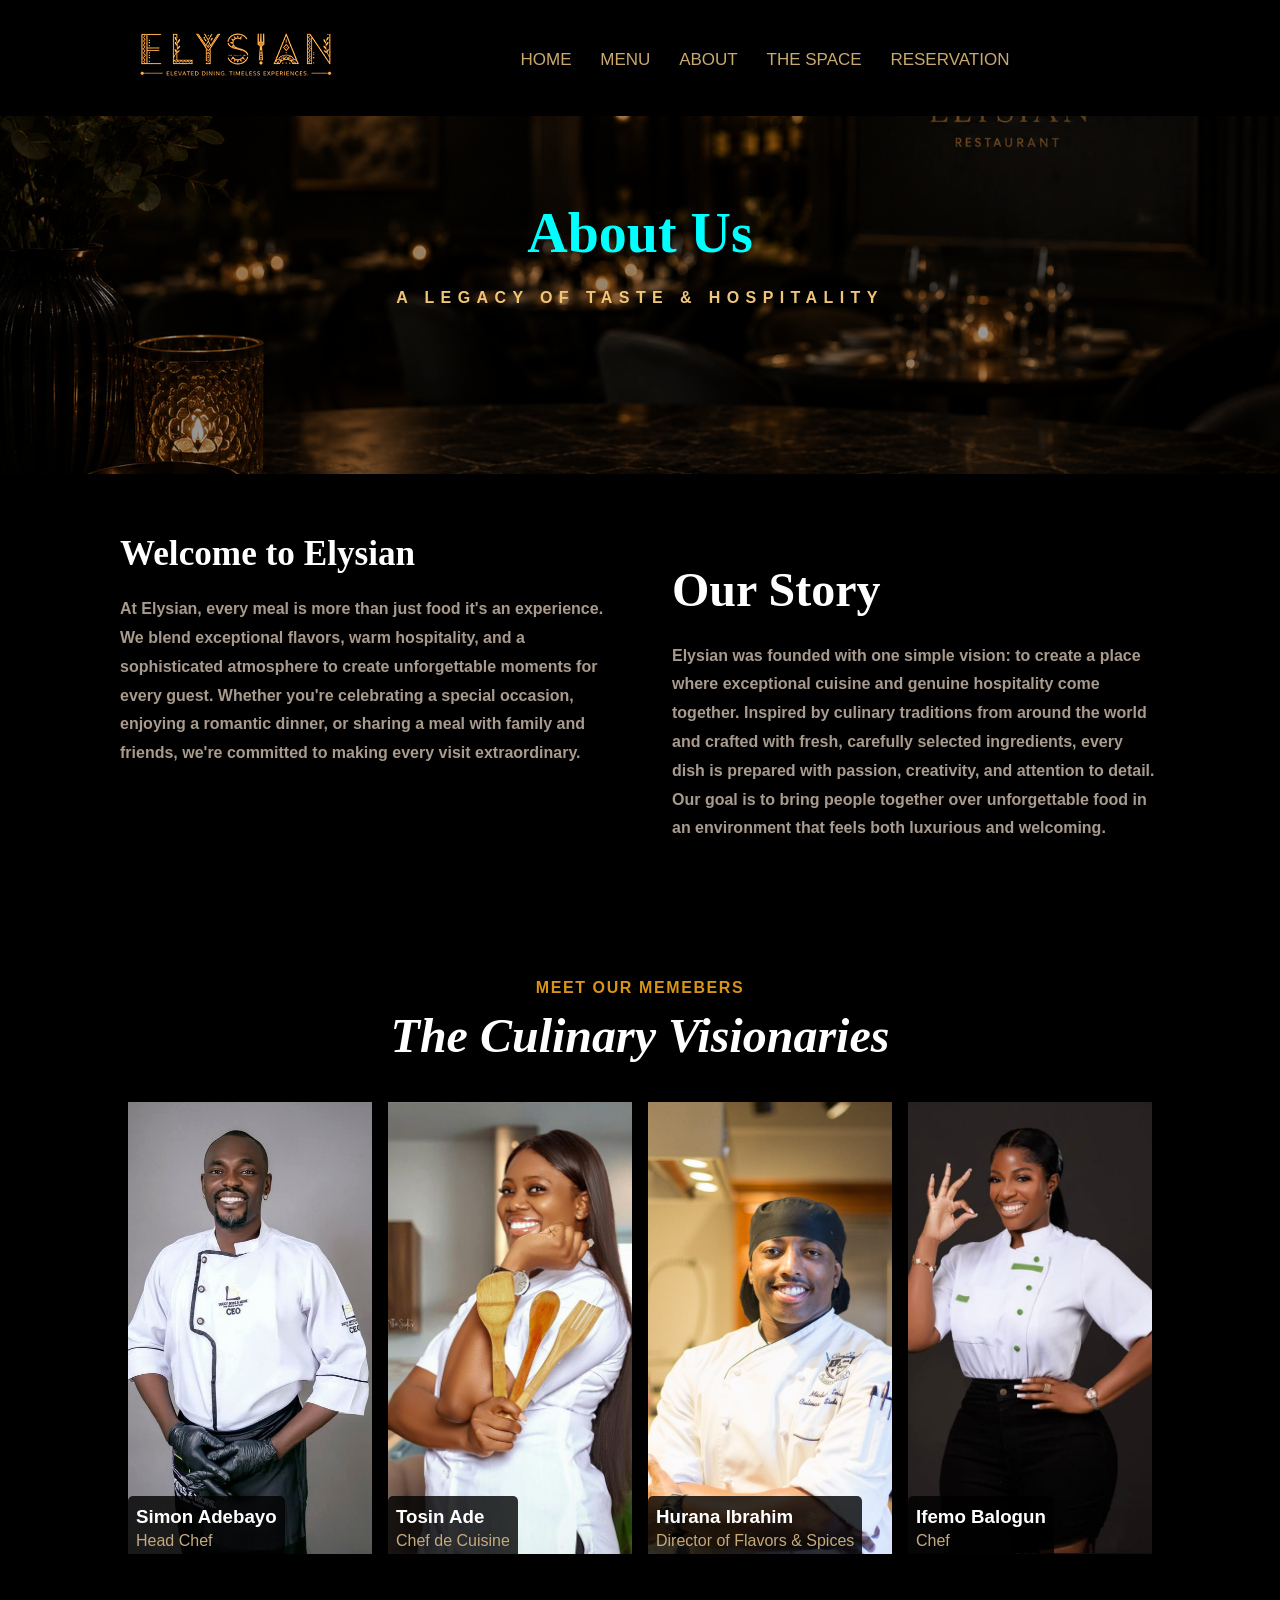
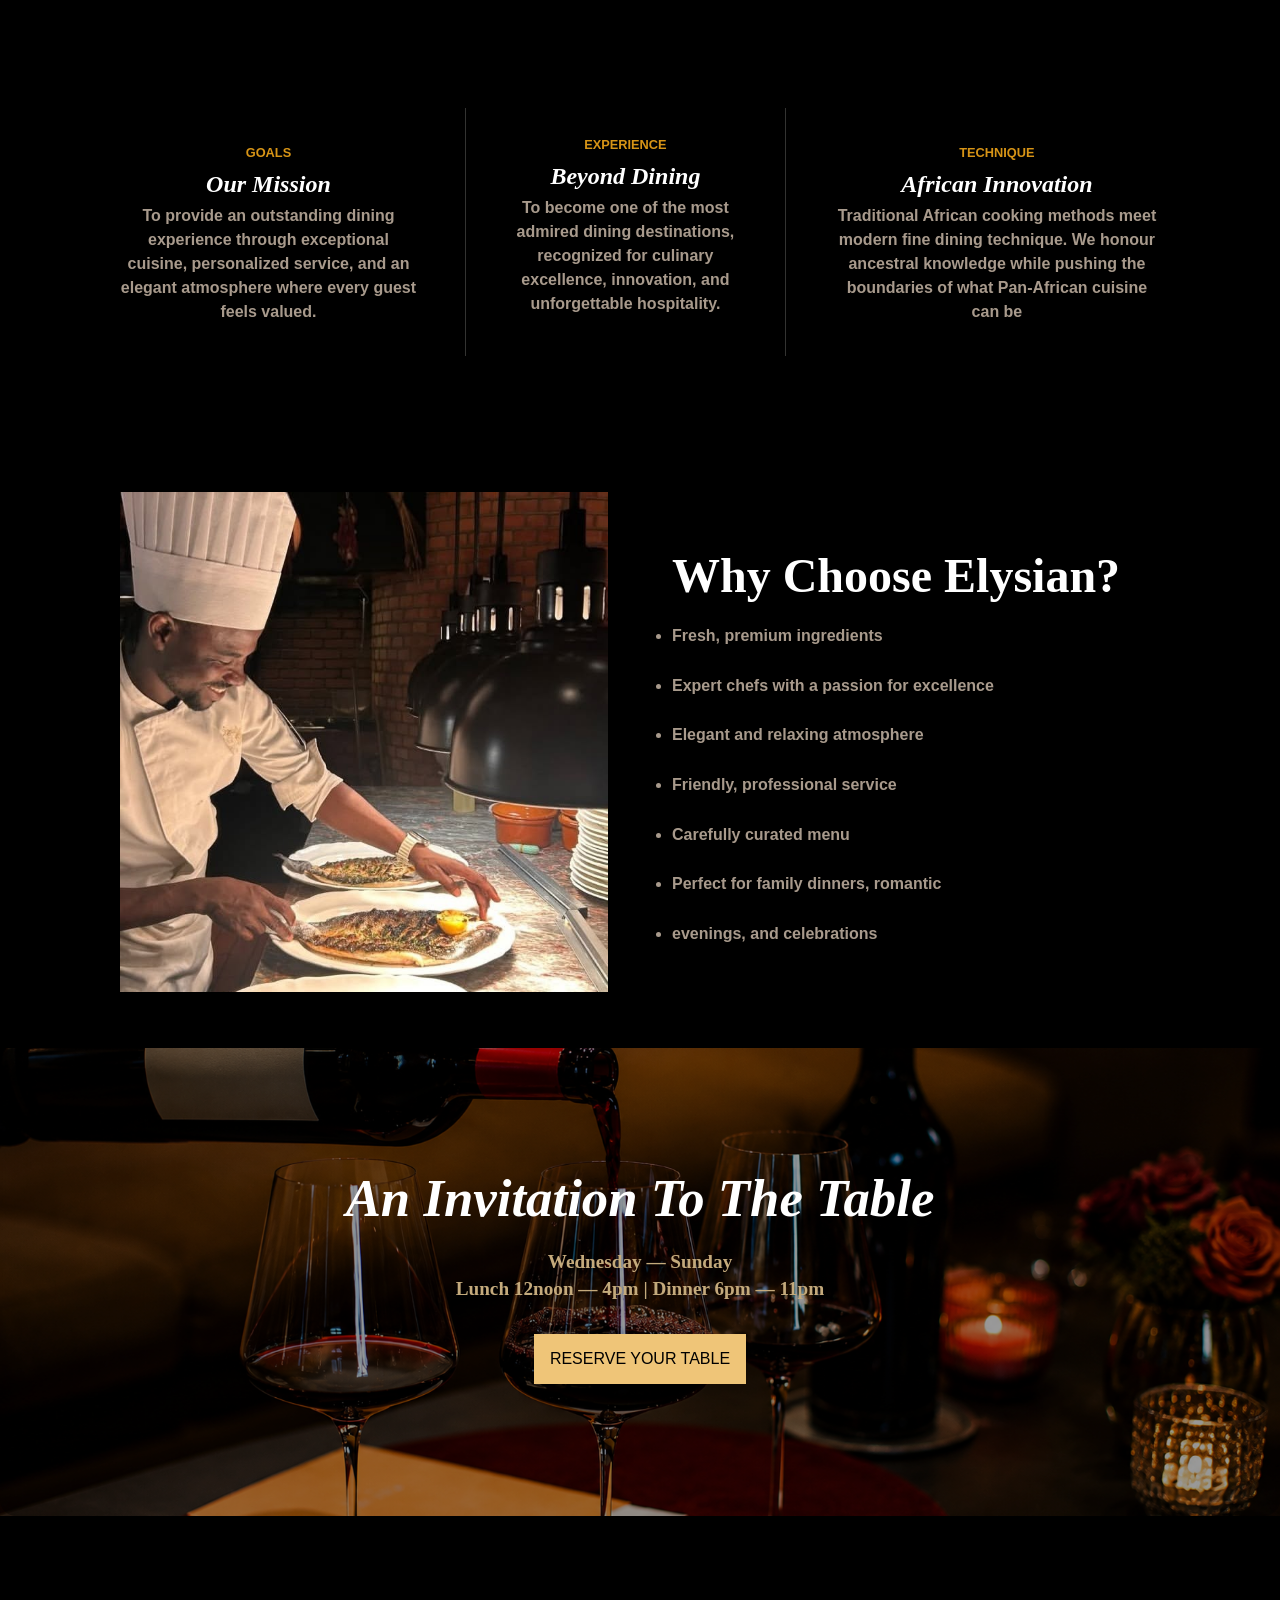
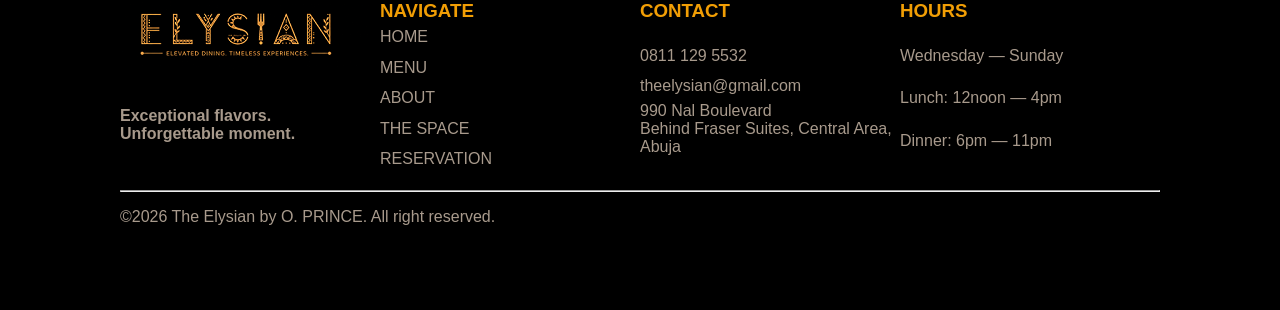
==== about.html @ 862eed0a "initial commit for elysian resturant website" ====
<!doctype html>
<html lang="en">
  <head>
    <meta charset="UTF-8" />
    <meta name="viewport" content="width=device-width, initial-scale=1.0" />
    <title>About Us l The Elysian Dining</title>
    <link rel="stylesheet" href="style.css" />
    <link rel="icon" type="image/png" href="imgaes/1782572107378.jpg" />
  </head>
  <body>
    <section class="header">
      <div class="container">
        <div class="content">
          <a href="index.html"
            ><img src="imgaes/dstkyyy.png" class="phn" alt="The Elysian Logo"
          /></a>

          <div class="nav-links">
            <a href="index.html">HOME</a>
            <a href="menu.html">MENU</a>
            <a href="about.html">ABOUT</a>
            <a href="thespace.html">THE SPACE</a>
            <a href="reservation.html">RESERVATION</a>
          </div>

          <div class="mobile-menu" id="mobile-menu">
            <div class="close-btn" id="close-toggle">&times;</div>
            <a href="index.html">HOME</a>
            <a href="menu.html">MENU</a>
            <a href="thespace.html">THE SPACE</a>
            <a href="about.html">ABOUT</a>
            <a href="reservation.html">RESERVATION</a>
          </div>

          <div class="sidebar" id="sidebar-toggle">
            <i class="fa-solid fa-bars"></i>
          </div>
        </div>
      </div>
    </section>

    <section class="abt">
      <div class="abt-bg">
        <img src="imgaes/abt77.png" alt="" />
      </div>
      <div class="overlay"></div>
      <div class="container">
        <div class="content">
          <h2>About Us</h2>
          <h5>A LEGACY OF TASTE & HOSPITALITY</h5>
        </div>
      </div>
    </section>

    <section class="welcome">
      <div class="container">
        <div class="content">
          <div class="first-column">
            <h3>Welcome to Elysian</h3>
            <h4>
              At Elysian, every meal is more than just food it's an experience.
              We blend exceptional flavors, warm hospitality, and a
              sophisticated atmosphere to create unforgettable moments for every
              guest. Whether you're celebrating a special occasion, enjoying a
              romantic dinner, or sharing a meal with family and friends, we're
              committed to making every visit extraordinary.
            </h4>
          </div>

          <div class="second-column">
            <h3>Our Story</h3>
            <h4>
              Elysian was founded with one simple vision: to create a place
              where exceptional cuisine and genuine hospitality come together.
              Inspired by culinary traditions from around the world and crafted
              with fresh, carefully selected ingredients, every dish is prepared
              with passion, creativity, and attention to detail. Our goal is to
              bring people together over unforgettable food in an environment
              that feels both luxurious and welcoming.
            </h4>
          </div>
        </div>
      </div>
    </section>

    <section class="members">
      <div class="container">
        <div class="content">
          <div class="members-title">
            <h5>MEET OUR MEMEBERS</h5>
            <h2>The Culinary Visionaries</h2>
          </div>

          <div class="members-card">
            <div class="members-box">
              <img src="imgaes/Chef.jpg" alt="" />
              <div class="members-info">
                <h3>Simon Adebayo</h3>
                <p>Head Chef</p>
              </div>
            </div>

            <div class="members-box">
              <img src="imgaes/cf 3.jpg" alt="" />
              <div class="members-info">
                <h3>Tosin Ade</h3>
                <p>Chef de Cuisine</p>
              </div>
            </div>

            <div class="members-box">
              <img src="imgaes/cf 2.jpg" alt="" />
              <div class="members-info">
                <h3>Hurana Ibrahim</h3>
                <p>Director of Flavors & Spices</p>
              </div>
            </div>

            <div class="members-box">
              <img src="imgaes/cf.jpg" alt="" />
              <div class="members-info">
                <h3>Ifemo Balogun</h3>
                <p>Chef</p>
              </div>
            </div>
          </div>
        </div>
      </div>
    </section>

    <section class="values">
      <div class="container">
        <div class="content">
          <div class="values-card">
            <div class="values-box">
              <h5>GOALS</h5>
              <h3>Our Mission</h3>
              <h4>
                To provide an outstanding dining experience through exceptional
                cuisine, personalized service, and an elegant atmosphere where
                every guest feels valued.
              </h4>
            </div>

            <div class="values-box bnd">
              <h5>EXPERIENCE</h5>
              <h3>Beyond Dining</h3>
              <h4>
                To become one of the most admired dining destinations,
                recognized for culinary excellence, innovation, and
                unforgettable hospitality.
              </h4>
            </div>

            <div class="values-box">
              <h5>TECHNIQUE</h5>
              <h3>African Innovation</h3>
              <h4>
                Traditional African cooking methods meet modern fine dining
                technique. We honour ancestral knowledge while pushing the
                boundaries of what Pan-African cuisine can be
              </h4>
            </div>
          </div>
        </div>
      </div>
    </section>

    <section class="choose">
      <div class="container">
        <div class="content">
          <div class="first-column">
            <div class="side-img">
              <img src="imgaes/chs7.jpg" alt="" />
            </div>
          </div>

          <div class="second-column">
            <h3>Why Choose Elysian?</h3>
            <ul>
              <li><h4>Fresh, premium ingredients</h4></li>
              <li><h4>Expert chefs with a passion for excellence</h4></li>
              <li><h4>Elegant and relaxing atmosphere</h4></li>
              <li><h4>Friendly, professional service</h4></li>
              <li><h4>Carefully curated menu</h4></li>
              <li><h4>Perfect for family dinners, romantic</h4></li>
              <li><h4>evenings, and celebrations</h4></li>
            </ul>
          </div>
        </div>
      </div>
    </section>

    <section class="table">
      <div class="table-bg">
        <img src="imgaes/join us at the table.png" alt="Wine Pour" />
      </div>
      <div class="overlay"></div>
      <div class="container">
        <div class="content">
          <h3>An Invitation To The Table</h3>
          <p>Wednesday — Sunday</p>
          <p>Lunch 12noon — 4pm | Dinner 6pm — 11pm</p>

          <div class="table-button">
            <a href="reservation.html"> RESERVE YOUR TABLE</a>
          </div>
        </div>
      </div>
    </section>

    <section class="footer">
      <div class="container">
        <div class="content">
          <div class="footer-faq">
            <div class="footer-box">
              <div class="footer-logo">
                <img
                  class="phn"
                  src="imgaes/dstkyyy.png"
                  alt="The Elysian Logo"
                />
              </div>
              <h4>
                Exceptional flavors. <br />
                Unforgettable moment.
              </h4>
            </div>

            <div class="footer-box">
              <h3>NAVIGATE</h3>
              <ul>
                <li><a href="index.html">HOME</a></li>
                <li><a href="menu.html">MENU</a></li>
                <li><a href="about.html">ABOUT</a></li>
                <li><a href="thespace.html">THE SPACE</a></li>
                <li><a href="reservation.html">RESERVATION</a></li>
              </ul>
            </div>

            <div class="footer-box">
              <h3>CONTACT</h3>
              <ul>
                <li>
                  <a href="tel:+2348111295532">0811 129 5532</a>
                </li>
                <li>
                  <a href="mailto: theelysian@gmail.com"
                    >theelysian@gmail.com</a
                  >
                </li>
                <li>
                  <p>
                    990 Nal Boulevard <br />
                    Behind Fraser Suites, Central Area, <br />
                    Abuja
                  </p>
                </li>
              </ul>
            </div>

            <div class="footer-box">
              <h3>HOURS</h3>
              <li><p>Wednesday — Sunday</p></li>
              <li><p>Lunch: 12noon — 4pm</p></li>
              <li><p>Dinner: 6pm — 11pm</p></li>
            </div>
          </div>

          <hr />
          <div class="footer-bottom">
            <p>©2026 The Elysian by O. PRINCE. All right reserved.</p>

            <div class="footer-social">
              <a href="https://www.instagram.com/elysianrestaurant"
                ><i class="fa-brands fa-instagram"></i
              ></a>
              <a href="https://www.facebook.com/elysianrestaurant"
                ><i class="fa-brands fa-facebook-f"></i
              ></a>
              <a href="https://www.tiktok.com/@elysianrestaurant"
                ><i class="fa-brands fa-tiktok"></i
              ></a>
            </div>
          </div>
        </div>
      </div>
    </section>
  </body>
</html>
---- style.css ----
* {
  margin: 0;
  padding: 0;
  box-sizing: border-box;
  /* overflow-x: hidden; */
}
html {
  scroll-behavior: smooth;
}
body {
  font-family: "Poppins", sans-serif;
  text-size-adjust: 100%;
  background-color: black;
  color: #a89a8c;
}
img {
  max-width: 100%;
  object-fit: cover;
}

.container {
  max-width: 1440px;
  margin-inline: auto;
  padding: 20px 30px;
}
/* HEADER SECTION */
.header {
  background-color: black;
  z-index: 10;
  padding: 0rem 0rem;
  border-bottom: 1px solid black;
  position: fixed;
}

.phn {
  /* width: 12rem;
  height: 5rem; */
}
.dsk {
  width: 9rem;
  height: 10rem;
}

.sidebar i {
  color: #f19e05;
  display: flex;
  font-size: 25px;
  position: fixed;
  right: 0;
  top: 0;
  margin: 2rem;
  padding-top: 0.6rem;
}

.nav-links {
  padding-top: 1.4rem;
}

.nav-links a {
  text-decoration: none;
  color: #c9a96e;
  padding: 0.5rem 0.9rem;
  font-size: 17px;
  /* gap: 5rem; */
  /* flex-shrink: 0; */
  white-space: nowrap;
  font-weight: normal;
}

.nav-links a:hover {
  color: white;
  border-bottom: 1px solid white;
  transition: all 0.3s ease-in-out;
}
.nav-links {
  display: none;
}

.header {
  top: 0;
  width: 100%;
}
.header .content {
  display: flex;
  /* align-items: center; */
  justify-content: space-between;
  /* gap: 13rem; */
}

.hero {
  position: relative;
}
.hero .content {
  color: white;
  width: 100%;
  text-align: center;
  gap: 20px;
  padding-top: 15.37rem;
  padding-bottom: 10.125rem;
}
.hero-bg img {
  width: 100%;
  height: 100%;
  object-fit: cover;
  position: absolute;
  z-index: -1;
}

.hero-bg img {
  height: 100%;
}

.overlay {
  position: absolute;
  background-color: rgba(0, 0, 0, 0.4);
  width: 100%;
  height: 100%;
  top: 0;
  left: 0;
  z-index: -1;
  border-radius: 1rem;
}
.hero h1 {
  font-family: "Playfair Display", serif;
  font-style: italic;
  font-size: 3rem;
}
.hero p {
  font-size: 1.1rem;
  font-family: "Cormorant Garamond", serif;
  color: #fcf2e0;
  font-weight: 900;
  padding: 0.5rem 0rem;
}
.hero h5 {
  color: #efc578;
  font-weight: 700;
}
.hero .content a {
  margin: 0.5rem 1rem;
  display: inline-block;
  text-decoration: none;
  padding: 1rem;
  font-size: 1rem;
  letter-spacing: 0.1rem;
}
.hero .content .rst {
  background-color: #d79416;
  color: white;
}
.hero .content .viw {
  background-color: transparent;
  border: 1px solid #c9a96e;
  /* color: #f7a307; */
  color: white;
}
.hero .content a:hover {
  background-color: #c4aa7c;
  color: black;
}

/* ESSENCE SECTION */
.essence {
  padding: 2rem 0rem;
  border-color: blue;
  height: 100%;
}
.essence .content {
  display: flex;
  flex-direction: column;
  gap: 4rem;
  width: 100%;
  height: 100%;
}
.essence .first-column {
  flex: 1;
}
.essence .second-column {
  flex: 1;
}
.essence .side-img img {
  width: 100%;
  height: 700px;
}
.essence .first-column h2 {
  padding: 1rem 0rem;
  font-size: 2.2rem;
  font-family: "Cormorant Garamond", serif;
  color: #d79416;
}
.essence .first-column h3 {
  color: white;
  padding: 0.5rem 0rem;
}
.essence .first-column h4 {
  padding: 1rem 0rem;
  line-height: 1.9;
}
.essence a {
  margin: 2rem 0rem;
  display: inline-block;
  text-decoration: none;
  padding: 1rem;
  font-size: 1rem;
  background-color: #d79416;
  color: white;
}
.essence a:hover {
  background-color: #c4aa7c;
  color: white;
}
/* STAT SECTION */
.stat {
  border: 2px solid #28231f;
  padding: 2.5rem 0rem;
}
.stat-card {
  display: flex;
  flex-direction: row;
  justify-content: center;
  text-align: center;
  gap: 3rem;
  display: grid;
  grid-template-columns: 1fr 1fr;
}
.stat h3 {
  font-size: 2.2rem;
  font-family: "Cormorant Garamond", serif;
}
.stat p {
  font-size: 0.9rem;
}
/* MENU */
.menu {
  display: flex;
  justify-content: center;
  align-items: center;
  padding: 1rem 0rem;
}
.menu-title {
  display: flex;
  flex-direction: column;
  justify-content: center;
  align-items: center;
  text-align: center;
  line-height: 1.5;
  padding: 1rem 0rem;
}
.menu-title h5 {
  color: #d79416;
  font-size: 1rem;
}
.menu-title h4 {
  color: #c4aa7c;
  font-size: 0.9rem;
  font-family: "Cormorant Garamond", serif;
  font-style: oblique;
}
.menu-title h3 {
  color: white;
  font-size: 2.5em;
  font-family: "Cormorant Garamond", serif;
  font-style: oblique;
}
.menu-food {
  display: grid;
  grid-template-columns: 1fr 1fr;
}
.menu-food img {
  padding: 0.5rem 0.5rem;
  width: 17rem;
  height: 17rem;
}
.menu .content .etf {
  background-color: transparent;
  border: 1px solid #c9a96e;
  color: #f7a307;
  display: inline-block;
  margin: 2rem 0rem;
  text-decoration: none;
  padding: 1rem;
  font-size: 1rem;
}
.menu .content .etf:hover {
  background-color: #c4aa7c;
  color: black;
}
.menu .menu-box {
  display: flex;
  justify-content: center;
}

/* SPACE SECTION */
.space {
  padding: 2rem 0rem;
}
.space-title {
  display: flex;
  flex-direction: column;
  justify-content: center;
  align-items: center;
  text-align: center;
  line-height: 1.5;
  padding: 1rem 0rem;
}
.space-title h5 {
  color: #d79416;
  font-size: 1rem;
  letter-spacing: 0.1rem;
}
.space-title h2 {
  color: white;
  font-size: 2rem;
  font-family: "Cormorant Garamond", serif;
  font-style: oblique;
}
.space-box img {
  padding: 0.9rem 0.5rem;
  width: 30rem;
  height: 30rem;
}
.space-box {
  position: relative;
}
.space-info {
  z-index: 2;
  left: 0.5rem;
  bottom: 0.7rem;
  border-radius: 5px;
  line-height: 1.4;
  padding: 0.5rem 0.5rem;
  position: absolute;
  color: white;
  background-color: rgba(0, 0, 0, 0.8);
}
.space-info p {
  color: #c4aa7c;
}
.space-card {
  display: flex;
  flex-direction: row;
  display: grid;
  grid-template-columns: 1fr;
}
.space .content .eas {
  background-color: transparent;
  color: #f7a307;
  display: inline-block;
  margin: 2rem 0rem;
  text-decoration: none;
  padding: 1rem;
  font-size: 1rem;
}
.space-button {
  display: flex;
  justify-content: center;
}

/* CHEF SECTION */
.chef {
  padding: 2rem 0rem;
  border-color: blue;
  height: 100%;
}
.chef .content {
  display: flex;
  flex-direction: column;
  gap: 4rem;
  width: 100%;
  height: 100%;
}
.chef .second-column {
  flex: 1;
  padding-top: 3rem;
}
.chef .first-column {
  flex: 1;
}
.chef .side-img img {
  width: 100%;
  height: 100%;
}

.chef .second-column h3 {
  padding: 0.5rem 0rem;
  font-size: 3rem;
  font-family: "Cormorant Garamond", serif;
  color: white;
}
.chef .second-column h5 {
  color: #efc578;
  letter-spacing: 0.2rem;
}
.chef .second-column h4 {
  line-height: 1.8;
  padding: 2rem 0rem;
}
.chef .second-column p {
  color: #f19e05;
}
/* TABLE SECTION */
.table {
  position: relative;
}

.table .content {
  width: 100%;
  text-align: center;
  gap: 20px;
  padding-top: 5rem;
  padding-bottom: 5rem;
}
.table-bg img {
  width: 100%;
  height: 100%;
  object-fit: cover;
  position: absolute;
  z-index: -1;
}
.table .content h3 {
  color: white;
  font-size: 2rem;
  font-family: "Cormorant Garamond", serif;
  font-style: oblique;
  line-height: 1.9;
}
.table .content p {
  color: #c4aa7c;
  font-size: 1.2rem;
  line-height: 1.4;
  font-weight: 700;
  font-family: "Cormorant Garamond", serif;
}
.table-button a {
  margin: 2rem 1rem;
  display: inline-block;
  text-decoration: none;
  padding: 1rem;
  font-size: 1rem;
  color: black;
  background-color: #efc578;
}
.table-button a:hover {
  background-color: #d79416;
  color: white;
}

/* FOOTER SECTION */
.footer {
  padding: 3rem 0rem;
}
.footer-box a {
  list-style: none;
  text-decoration: none;
  color: #a89a8c;
  line-height: 1.9;
}
.footer-box a:hover {
  color: white;
}
.footer-box {
  padding: 1rem 0rem;
  list-style: none;
  display: grid;
  /* grid-template-columns:; */
}
.footer-box ul {
  list-style: none;
}
.footer-box h3 {
  color: #f19e05;
}
.footer-bottom {
  padding: 1rem 0rem;
}
.footer-media {
  display: flex;
  gap: 1rem;
}
.footer-social {
  display: flex;
  font-size: 1.2rem;
  gap: 1rem;
}
.footer-social i {
  color: white;
}
.footer-bottom {
  display: flex;
  gap: 2rem;
}

/* THE SPACE SECTION */

/* TABLE SECTION */
.atmosphere {
  position: relative;
}

.atmosphere .content {
  width: 100%;
  text-align: center;
  gap: 20px;
  padding-top: 15rem;
  padding-bottom: 10rem;
}
.atmosphere-bg img {
  width: 100%;
  height: 100%;
  object-fit: cover;
  position: absolute;
  z-index: -1;
}
.atmosphere .content h2 {
  color: aqua;
  font-size: 2rem;
  font-family: "Cormorant Garamond", serif;
  font-style: oblique;
  line-height: 1.9;
}
.atmosphere .content p {
  color: white;
  font-size: 1rem;
  line-height: 1.4;
  font-weight: 700;
  font-family: "Cormorant Garamond", serif;
}

/* DINING SECTION */

.dining {
  padding: 2rem 0rem;
  border-color: blue;
  height: 100%;
}
.dining .content {
  display: flex;
  flex-direction: column;
  gap: 4rem;
  width: 100%;
  height: 100%;
}
.dining .first-column {
  flex: 1;
}
.dining .second-column {
  flex: 1;
}

.dining-side-img img {
  width: 100%;
  height: 600px;
}
.dining-stat {
  display: flex;
  flex-direction: row;
  gap: 2rem;
}
.dining .first-column .dining-stat h3 {
  font-family: "Cormorant Garamond", serif;
  font-size: 2.3rem;
  color: #d79416;
}
.first-column .dining-stat p {
  color: white;
  font-weight: 700;
}
.dining .first-column h2 {
  padding: 1rem 0rem;
  font-size: 2.1rem;
  font-family: "Cormorant Garamond", serif;
  color: #d79416;
}
.dining .first-column h3 {
  color: white;
  padding: 0.5rem 0rem;
  letter-spacing: 0.1rem;
}
.dining .first-column h4 {
  padding: 1rem 0rem;
  line-height: 1.9;
}
/* DESIGN */
.design {
  padding: 2rem 0rem;
}
.design-box img {
  padding: 0.9rem 0.5rem;
  width: 20rem;
  height: 20rem;
}
.design-box {
  display: grid;
  grid-template-columns: 1fr 1fr 1fr;
}

/* THE BAR */
.bar {
  padding: 2rem 0rem;
  border-color: blue;
  height: 100%;
}
.bar .content {
  display: flex;
  flex-direction: column;
  gap: 4rem;
  width: 100%;
  height: 100%;
}
.bar .second-column {
  flex: 1;
  padding-top: 3rem;
}
.bar .first-column {
  flex: 1;
}
.bar .side-img img {
  width: 100%;
  height: 500px;
}

.bar .second-column h3 {
  padding: 0.5rem 0rem;
  font-size: 3rem;
  font-family: "Cormorant Garamond", serif;
  color: white;
}
.bar .second-column h5 {
  color: #efc578;
  letter-spacing: 0.2rem;
}
.bar .second-column h4 {
  line-height: 1.8;
  padding: 0.8rem 0rem;
}

/* WINE SECTION */
.wine {
  padding: 2rem 0rem;
  border-color: blue;
  height: 100%;
}
.wine .content {
  display: flex;
  flex-direction: column;
  gap: 4rem;
  width: 100%;
  height: 100%;
}
.wine .first-column {
  flex: 1;
  padding-top: 3rem;
}
.wine .second-column {
  flex: 1;
}
.wine-side-img img {
  width: 100%;
  height: 500px;
}
.wine .first-column h3 {
  padding: 0.5rem 0rem;
  font-size: 3rem;
  font-family: "Cormorant Garamond", serif;
  color: white;
}
.wine .first-column h5 {
  color: #efc578;
  letter-spacing: 0.2rem;
}
.wine .first-column h4 {
  line-height: 1.8;
  padding: 0.8rem 0rem;
}

/* EXCLUSIVE  SECTION*/
.exclusive {
  padding: 2rem 0rem;
}
.exclusive-title {
  display: flex;
  flex-direction: column;
  justify-content: center;
  align-items: center;
  text-align: center;
  line-height: 1.5;
  padding: 1rem 0rem;
}
.exclusive-title h5 {
  font-size: 0.9rem;
  color: #efc578;
  letter-spacing: 0.2rem;
}
.exclusive-title h2 {
  color: white;
  font-size: 2rem;
  font-family: "Cormorant Garamond", serif;
  font-style: oblique;
}
.exclusive-box img {
  padding: 0.9rem 0.5rem;
  width: 30rem;
  height: 30rem;
}
.exclusive-box {
  position: relative;
}
.exclusive-info {
  z-index: 2;
  left: 0.5rem;
  bottom: 0.7rem;
  border-radius: 5px;
  line-height: 1.4;
  padding: 0.5rem 0.5rem;
  position: absolute;
  color: white;
  background-color: rgba(0, 0, 0, 0.8);
  align-items: center;
  text-align: center;
}
.exclusive-info p {
  color: #c4aa7c;
}

/* JOURNEY SECTION */
.journey {
  padding: 2rem 0rem;
}
.journey-title {
  display: flex;
  flex-direction: column;
  justify-content: center;
  align-items: center;
  text-align: center;
  line-height: 1.5;
  padding: 1rem 0rem;
}
.journey-title h5 {
  font-size: 0.9rem;
  color: #efc578;
  letter-spacing: 0.2rem;
}
.journey-title h2 {
  color: white;
  font-size: 2rem;
  font-family: "Cormorant Garamond", serif;
}
.journey-box img {
  padding: 0.9rem 0.7rem;
  width: 100%;
  height: 500px;
}
.journey-info {
  z-index: 2;
  left: 0.5rem;
  bottom: 0.7rem;
  border-radius: 5px;
  line-height: 1.4;
  padding: 0.5rem 0.5rem;
  position: absolute;
  background-color: rgba(0, 0, 0, 0.8);
}
.journey-box {
  position: relative;
}
.journey-info p {
  color: white;
  font-weight: 600;
}
.space-card {
  display: flex;
  flex-direction: row;
  display: grid;
  grid-template-columns: 1fr;
}

/* IN-PRESON SECTION */
.in-person {
  padding: 2rem 0rem;
  border: 2px solid #28231f;
}
.in-person .content {
  align-items: center;
  text-align: center;
}
.in-person h3 {
  color: #d79416;
  font-size: 1.2rem;
  font-family: "Cormorant Garamond", serif;
}
.in-person .content a {
  margin: 2rem 1rem;
  display: inline-block;
  text-decoration: none;
  padding: 1rem;
  font-size: 0.9rem;
  color: black;
  background-color: #efc578;
  letter-spacing: 0.1rem;
}
.in-person .content a:hover {
  background-color: gray;
  color: black;
}

/* ABOUT US SECTION SUBPAGE */

/* AB SECTION */
.abt {
  position: relative;
}

.abt .content {
  width: 100%;
  text-align: center;
  gap: 20px;
  padding-top: 10rem;
  padding-bottom: 9rem;
}
.abt-bg img {
  width: 100%;
  height: 100%;
  object-fit: cover;
  position: absolute;
  z-index: -1;
}
.abt .content h2 {
  color: aqua;
  font-size: 3.5rem;
  font-family: "Cormorant Garamond", serif;
  line-height: 1.9;
}

.abt .content p {
  color: white;
  font-size: 1rem;
  line-height: 1.2;
  font-weight: 700;
  font-family: "Cormorant Garamond", serif;
  font-style: italic;
}

.abt .content h5 {
  color: #efc578;
  font-size: 1rem;
  line-height: 1.5;
  letter-spacing: 0.4rem;
}

/* WELCOME SECTION */
.welcome {
  padding: 2rem 0rem;
  border-color: blue;
  height: 100%;
}
.welcome .content {
  display: flex;
  flex-direction: column;
  gap: 4rem;
  width: 100%;
  height: 100%;
}
.welcome .second-column {
  flex: 1;
  padding-top: 3rem;
}
.welcome .first-column {
  flex: 1;
}
.welcome .first-column h3 {
  padding: 0.5rem 0rem;
  font-size: 2.2rem;
  font-family: "Cormorant Garamond", serif;
  color: white;
}
.welcome .second-column h3 {
  padding: 0.5rem 0rem;
  font-size: 3rem;
  font-family: "Cormorant Garamond", serif;
  color: white;
}
.welcome .second-column,
.first-column h4 {
  line-height: 1.8;
  padding: 0.8rem 0rem;
}

/* MEMBERS SECTION */
.members {
  padding: 2rem 0rem;
}
.members-title {
  display: flex;
  flex-direction: column;
  justify-content: center;
  align-items: center;
  text-align: center;
  line-height: 1.5;
  padding: 1rem 0rem;
}
.members-title h5 {
  color: #d79416;
  font-size: 1rem;
  letter-spacing: 0.1rem;
}
.members-title h2 {
  color: white;
  font-size: 2rem;
  font-family: "Cormorant Garamond", serif;
  font-style: oblique;
}
.members-box img {
  padding: 0.9rem 0.5rem;
  width: 30rem;
  height: 30rem;
}
.members-box {
  position: relative;
}
.members-info {
  z-index: 2;
  left: 0.5rem;
  bottom: 0.7rem;
  border-radius: 5px;
  line-height: 1.4;
  padding: 0.5rem 0.5rem;
  position: absolute;
  color: white;
  background-color: rgba(0, 0, 0, 0.8);
}
.members-info p {
  color: #c4aa7c;
}
.members-card {
  display: flex;
  flex-direction: row;
  display: grid;
  grid-template-columns: 1fr;
}

/* VALUES SECTION */
.values {
  padding: 3rem 0rem;
}
.values-card {
  /* display: flex; */
  text-align: center;
  justify-content: center;
  gap: 3rem;
  padding: 1rem 0rem;
}
.values-box {
  padding: 2rem 0rem;
}
.values-box.bnd {
  border-left: 1px solid rgb(51, 51, 49);
  border-right: 1px solid rgb(51, 51, 49);
}
.values-box h5 {
  color: #d79416;
  letter-spacing: 0.5;
  font-size: 0.8rem;
  padding: 0.3rem 0rem;
}
.values-box h3 {
  font-family: "Playfair Display", serif;
  font-style: italic;
  font-size: 1.5rem;
  padding: 0.4rem 0rem;
  color: white;
}
.values-box h4 {
  line-height: 1.5rem;
}

/* THE CHOOSE SECTION */
.choose {
  padding: 2rem 0rem;
  height: 100%;
}
.choose .content {
  display: flex;
  flex-direction: column;
  gap: 4rem;
  width: 100%;
  height: 100%;
}
.choose .second-column {
  flex: 1;
  padding-top: 3rem;
}
.choose .first-column {
  flex: 1;
}
.choose .side-img img {
  width: 100%;
  height: 500px;
}
.choose .second-column h3 {
  padding: 0.5rem 0rem;
  font-size: 2.2rem;
  font-family: "Cormorant Garamond", serif;
  color: white;
}
.choose .second-column h4 {
  line-height: 1.5;
  padding: 0.3rem 0rem;
}

/* RESERVATION SECTION SUBPAGE */

/* RSVHERO SECTION */
.rsvhero {
  position: relative;
}

.rsvhero .content {
  width: 100%;
  text-align: center;
  gap: 20px;
  padding-top: 10rem;
  padding-bottom: 9rem;
}
.rsvhero-bg img {
  width: 100%;
  height: 100%;
  object-fit: cover;
  position: absolute;
  z-index: -1;
}
.rsvhero .content h2 {
  color: aqua;
  font-size: 3rem;
  font-family: "Cormorant Garamond", serif;
  line-height: 1.9;
}
.rsvhero .content p {
  color: white;
  font-size: 0.8rem;
  line-height: 1.2;
  font-weight: 700;
}
.rsvhero .content h5 {
  color: #f7a307;
  font-size: 1rem;
  letter-spacing: 0.4rem;
}
/* BOOKINGS SECTION */
.bookings {
  padding: 2rem 0rem;
  border-color: blue;
  height: 100%;
}
.bookings .content {
  display: flex;
  flex-direction: column;
  gap: 4rem;
  width: 100%;
  height: 100%;
}
.bookings .second-column {
  flex: 1;
  padding-top: 3rem;
}
.bookings .first-column {
  /* border: 1px solid #57493e; */
  padding: 0rem 1rem;
}

.bookings-form {
  padding: 2rem 0rem;
  display: flex;
  flex-direction: column;
  width: 20rem;
  gap: 1rem;
}
.bookings-form h3 {
  color: #c68611;
}
::placeholder {
  color: black;
  font-size: 1rem;
}
.bookings .first-column h2 {
  color: white;
  font-family: "Cormorant Garamond", serif;
  line-height: 1.5;
  font-size: 1.5rem;
}
.bookings .first-column p {
  color: aqua;
  font-weight: bold;
}
.bookings-button a {
  text-decoration: none;
  color: white;
  background-color: #f19e05;
  border: 1px solid #c4aa7c;
  display: inline-block;
  padding: 1rem;
  border-radius: 0.4rem;
}
.bookings-button a:hover {
  background-color: #c9a96e;
}
.bookings .content form input {
  width: 100%;
  padding-block: 0.5rem;
  padding-inline: 0.5rem;
  border-radius: 0.4rem;
}
select {
  width: 100%;
  padding-block: 0.5rem;
  padding-inline: 0.5rem;
  border-radius: 0.4rem;
}
.bookings .lek {
  width: 100%;
  padding-block: 0.5rem;
  padding-inline: 0.5rem;
}

.bookings .content form textarea {
  width: 100%;
  height: 15rem;
  padding-inline: 15px;
  padding-block: 10px;
  resize: none;
  margin-bottom: 1rem;
  border-radius: 0.5rem;
}
.bookings-card {
  border: 1px solid #57493e;
  padding: 1rem 2rem;
  gap: 1rem;
  margin: 1rem 0rem;
}
.bookings-card a{
  text-decoration: none;
    color: #a89a8c;
}
.bookings .second-column h3 {
  color: aqua;
  padding: 0.7rem 0rem;
  font-size: 1.5rem;
  font-family: "Cormorant Garamond", serif;
}
.bookings .second-column h4 {
  line-height: 1.5;
}
/* THANKS SECTION */
.thanks {
  padding: 2rem 0rem;
  border: 2px solid #28231f;
  /* background-color: rgb(12, 12, 12); */
}
.thanks .content {
  text-align: center;
}
.thanks .content h4 {
  color: aqua;
  font-size: 1.2rem;
  line-height: 1.5;
  font-family: "Cormorant Garamond", serif;
  font-style: oblique;
}

/* MENU SECTION SUBPAGE */

/*MUHERO SECTION */
.muhero {
  position: relative;
}

.muhero .content {
  width: 100%;
  text-align: center;
  gap: 20px;
  padding-top: 10rem;
  padding-bottom: 9rem;
}
.muhero-bg img {
  width: 100%;
  height: 100%;
  object-fit: cover;
  position: absolute;
  z-index: -1;
}
.muhero .content h2 {
  color: aqua;
  font-size: 3.5rem;
  font-family: "Cormorant Garamond", serif;
  line-height: 1.9;
}

.muhero .content p {
  color: white;
  font-size: 1rem;
  line-height: 1.2;
  font-weight: 700;
  font-family: "Cormorant Garamond", serif;
  font-style: italic;
}

.muhero .content h5 {
  color: #f7a307;
  font-size: 1rem;
  letter-spacing: 0.4rem;
}

.menu-buttons {
  gap: 2rem;
  /* width: 5rem; */
}
.menu-buttons button {
  color: white;
  background-color: #f7a307;
  padding: 10px 20px;
  cursor: pointer;
  font-size: 16px;
  white-space: nowrap;
  display: flex;
}
.menu-buttons button.active {
  background-color: white;
  color: #f7a307;
}
.menu-buttons .container {
  display: flex;
  /* flex-direction: row; */
  gap: 1rem;
  flex-wrap: wrap;
  padding: 4rem;
}
.menu-box img {
  padding: 0.9rem 0.5rem;
  width: 20rem;
  height: 20rem;
}
.menu-box {
  position: relative;
}
.menu-info {
  z-index: 2;
  left: 0.5rem;
  bottom: 0.7rem;
  border-radius: 5px;
  line-height: 1.1;
  padding: 0.5rem 0.5rem;
  position: absolute;
  color: white;
  background-color: rgba(0, 0, 0, 0.8);
}
.menu-card p {
  color: #c4aa7c;
}
.menu-card {
  display: flex;
  flex-direction: row;
  display: grid;
  grid-template-columns: 1fr;
}
.pldmenu {
  display: grid;
}

.mobile-menu {
  display: none;
  position: fixed;
  top: 0;
  left: 0;
  width: 100%;
  height: 100%;
  background-color: #000;
  z-index: 1000;
  flex-direction: column;
  justify-content: center;
  align-items: center;
  text-align: center;
}

.mobile-menu.active {
  display: flex;
}

.mobile-menu a {
  color: #fff;
  font-size: 24px;
  padding: 15px;
  text-decoration: none;
  text-transform: uppercase;
}

.close-btn {
  position: absolute;
  top: 20px;
  right: 30px;
  font-size: 40px;
  color: #c5a059;
  cursor: pointer;
}

/* MUINFO SECTION */
.menuinfo {
  padding: 2rem 0rem;
}
.menuinfo .content {
  align-items: center;
  text-align: center;
}
.menuinfo h3 {
  color: aqua;
  font-size: 1.4rem;
  font-family: "Cormorant Garamond", serif;
}
.menuinfo .content a {
  margin: 2rem 1rem;
  display: inline-block;
  text-decoration: none;
  padding: 1rem;
  font-size: 0.9rem;
  color: black;
  background-color: #efc578;
  letter-spacing: 0.1rem;
}
.menuinfo .content a:hover {
  background-color: gray;
  color: black;
}

@media (min-width: 768px) {

  .pldmenu,
  .ebsmenu,
  .hrhmenu,
  .drnksmenu,
  .dsstmenu {
    /* display: grid;
    grid-template-columns: 1fr 1fr 1fr; */
    display: flex;
    flex-wrap: wrap;
  }
  .nav-links {
    display: none;
  }
  .sidebar i {
    display: flex;
  }
  .nav-right a {
    display: flex;
    justify-content: flex-end;
    order: 3;
    /* left: 29rem; */
  }
  .hero h1 {
    font-size: 4rem;
  }
  .stat-card {
    display: grid;
    grid-template-columns: 1fr 1fr;
  }

  .stat h3 {
    font-size: 4rem;
  }
  .stat p {
    font-size: 1rem;
  }
  .menu-food {
    display: grid;
    grid-template-columns: 1fr 1fr 1fr 1fr;
  }
  .menu-title h3 {
    font-size: 3.3rem;
  }
  .menu-title h4 {
    font-size: 1.2rem;
  }
  .space-card {
    display: grid;
    grid-template-columns: 1fr 1fr 1fr;
  }
  .space-title h2 {
    font-size: 3rem;
  }
  .table .content h3 {
    font-size: 3.3rem;
  }
  .footer-faq {
    display: grid;
    grid-template-columns: 1fr 1fr 1fr;
  }

  /* THE SPACE SUBPAGE */
  .atmosphere .content h2 {
    font-size: 3.3rem;
    color: lightskyblue;
  }
  .atmosphere .content p {
    font-size: 1.5rem;
  }
  .dining .first-column h2 {
    padding: 1rem 0rem;
    font-size: 3rem;
  }
  .design-box img {
    width: 30rem;
    height: 30rem;
  }
  .design-box {
    display: grid;
    grid-template-columns: 1fr 1fr 1fr;
  }
  .exclusive .content h2 {
    font-size: 3.3rem;
  }
  .exclusive-card {
    display: grid;
    grid-template-columns: 1fr 1fr;
  }
  .journey-card {
    display: grid;
    grid-template-columns: 1fr 1fr 1fr 1fr;
  }
  .journey .content h2 {
    font-size: 3.3rem;
  }
  .in-person h3 {
    font-size: 2.4rem;
  }
  .members-card {
    display: grid;
    grid-template-columns: 1fr 1fr 1fr 1fr;
  }
  .members-title h2 {
    font-size: 3rem;
  }
  .members-box img {
    width: 30rem;
    height: 30rem;
  }
  .values-card {
    display: flex;
  }
  .values-box.bnd {
    padding: 1.5rem 2rem;
  }
  .choose .second-column h3 {
    font-size: 1.9rem;
  }
  .choose .content {
    display: flex;
    flex-direction: row;
  }
  .choose .second-column h4 {
    line-height: 1.5;
    padding: 0.8rem 0rem;
  }
  .bookings .content {
    display: flex;
    flex-direction: row;
  }
}

@media (min-width: 1200px) {
  .container {
    padding: 20px 120px;
  }
  .nav-links {
    display: flex;
  }
  .sidebar i {
    display: none;
  }
  .hero h1 {
    font-size: 7rem;
  }
  .stat-card {
    grid-template-columns: 1fr 1fr 1fr 1fr;
  }
  .essence .content {
    display: flex;
    flex-direction: row;
  }
  .menu-food {
    grid-template-columns: 1fr 1fr 1fr 1fr;
  }
  .space-card {
    grid-template-columns: 1fr 1fr 1fr;
  }
  .chef .content {
    display: flex;
    flex-direction: row;
  }
  .essence .first-column {
    margin-top: 3rem;
  }
  .footer-faq {
    grid-template-columns: 1fr 1fr 1fr 1fr;
  }
  .dining .content {
    display: flex;
    flex-direction: row;
  }
  .bar .content {
    display: flex;
    flex-direction: row;
  }
  .bar .second-column {
    margin-top: 3rem;
  }
  .wine .content {
    display: flex;
    flex-direction: row;
  }
  .wine .first-column {
    margin-top: 3rem;
  }
  .welcome .content {
    display: flex;
    flex-direction: row;
  }
  .choose .second-column h3 {
    font-size: 3rem;
  }
  .bookings-form {
    width: 35rem;
  }
  .menu-buttons .container {
    display: flex;
  }
}
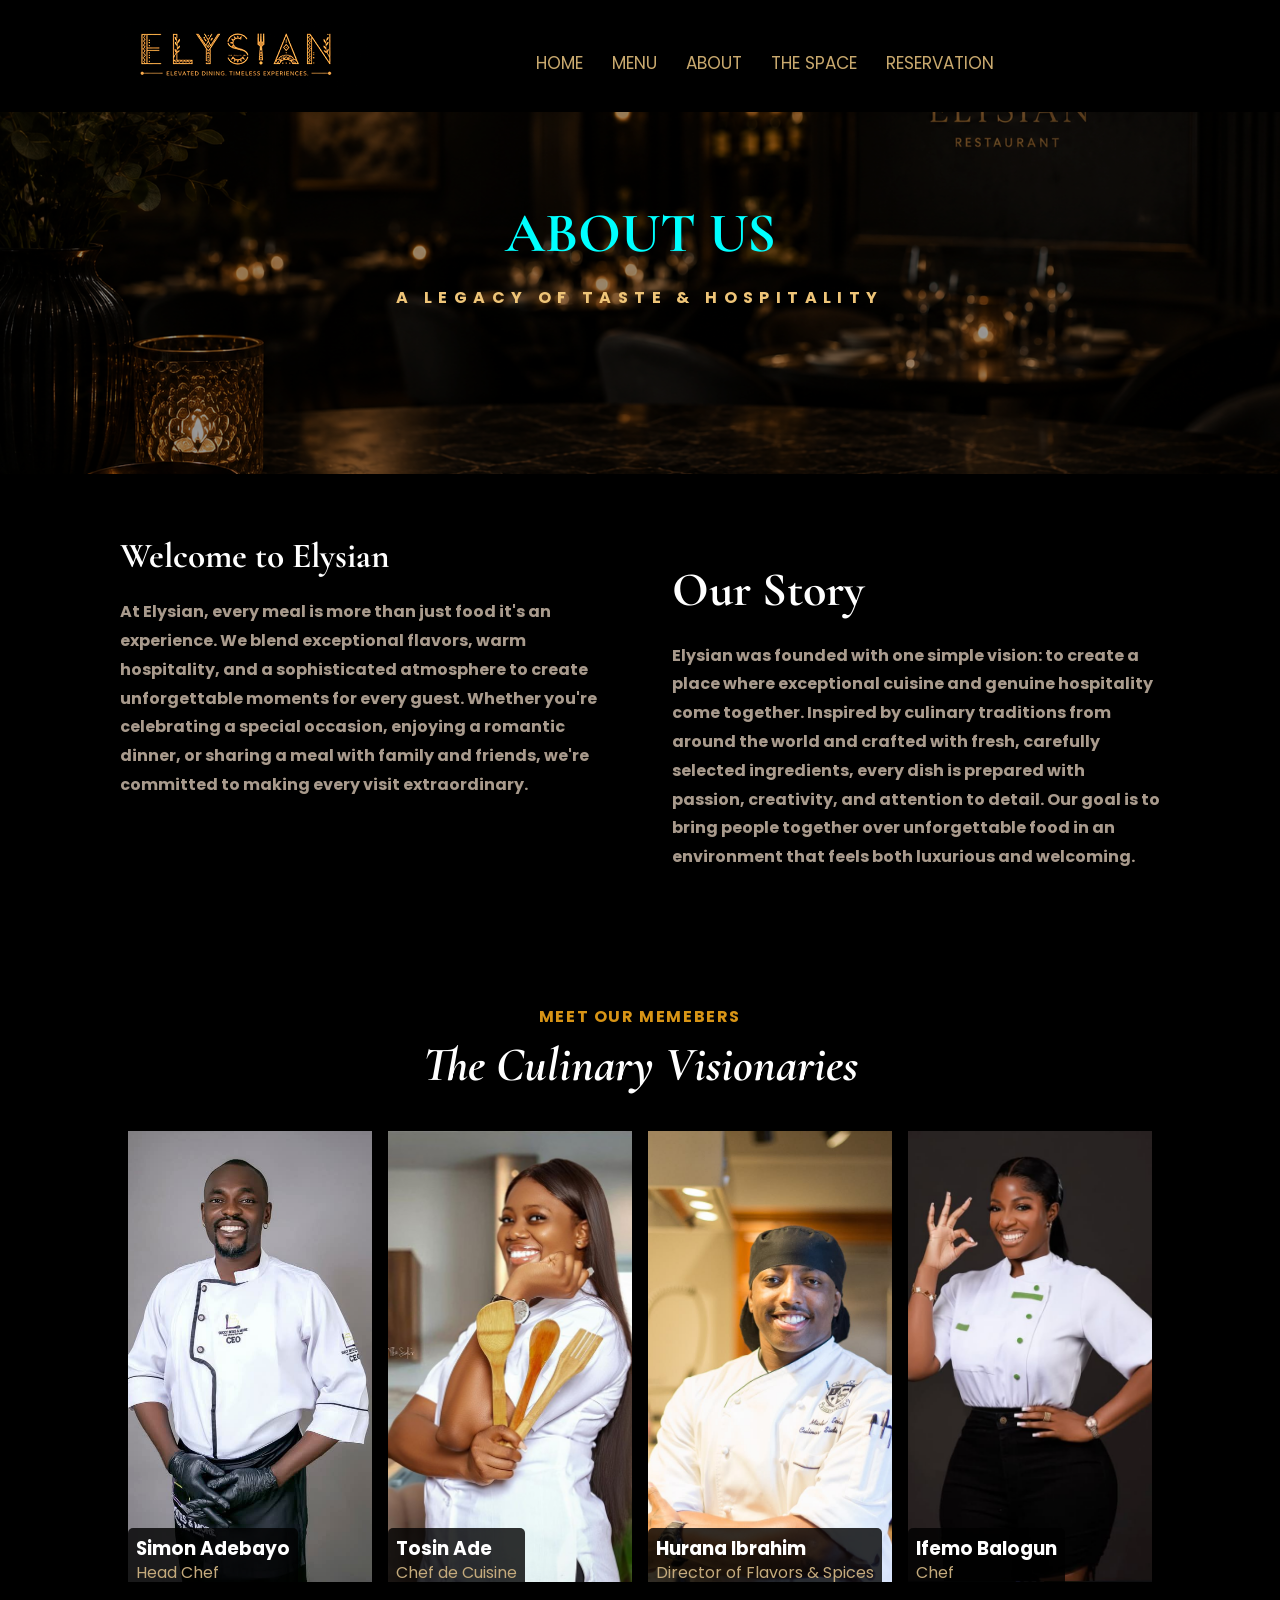
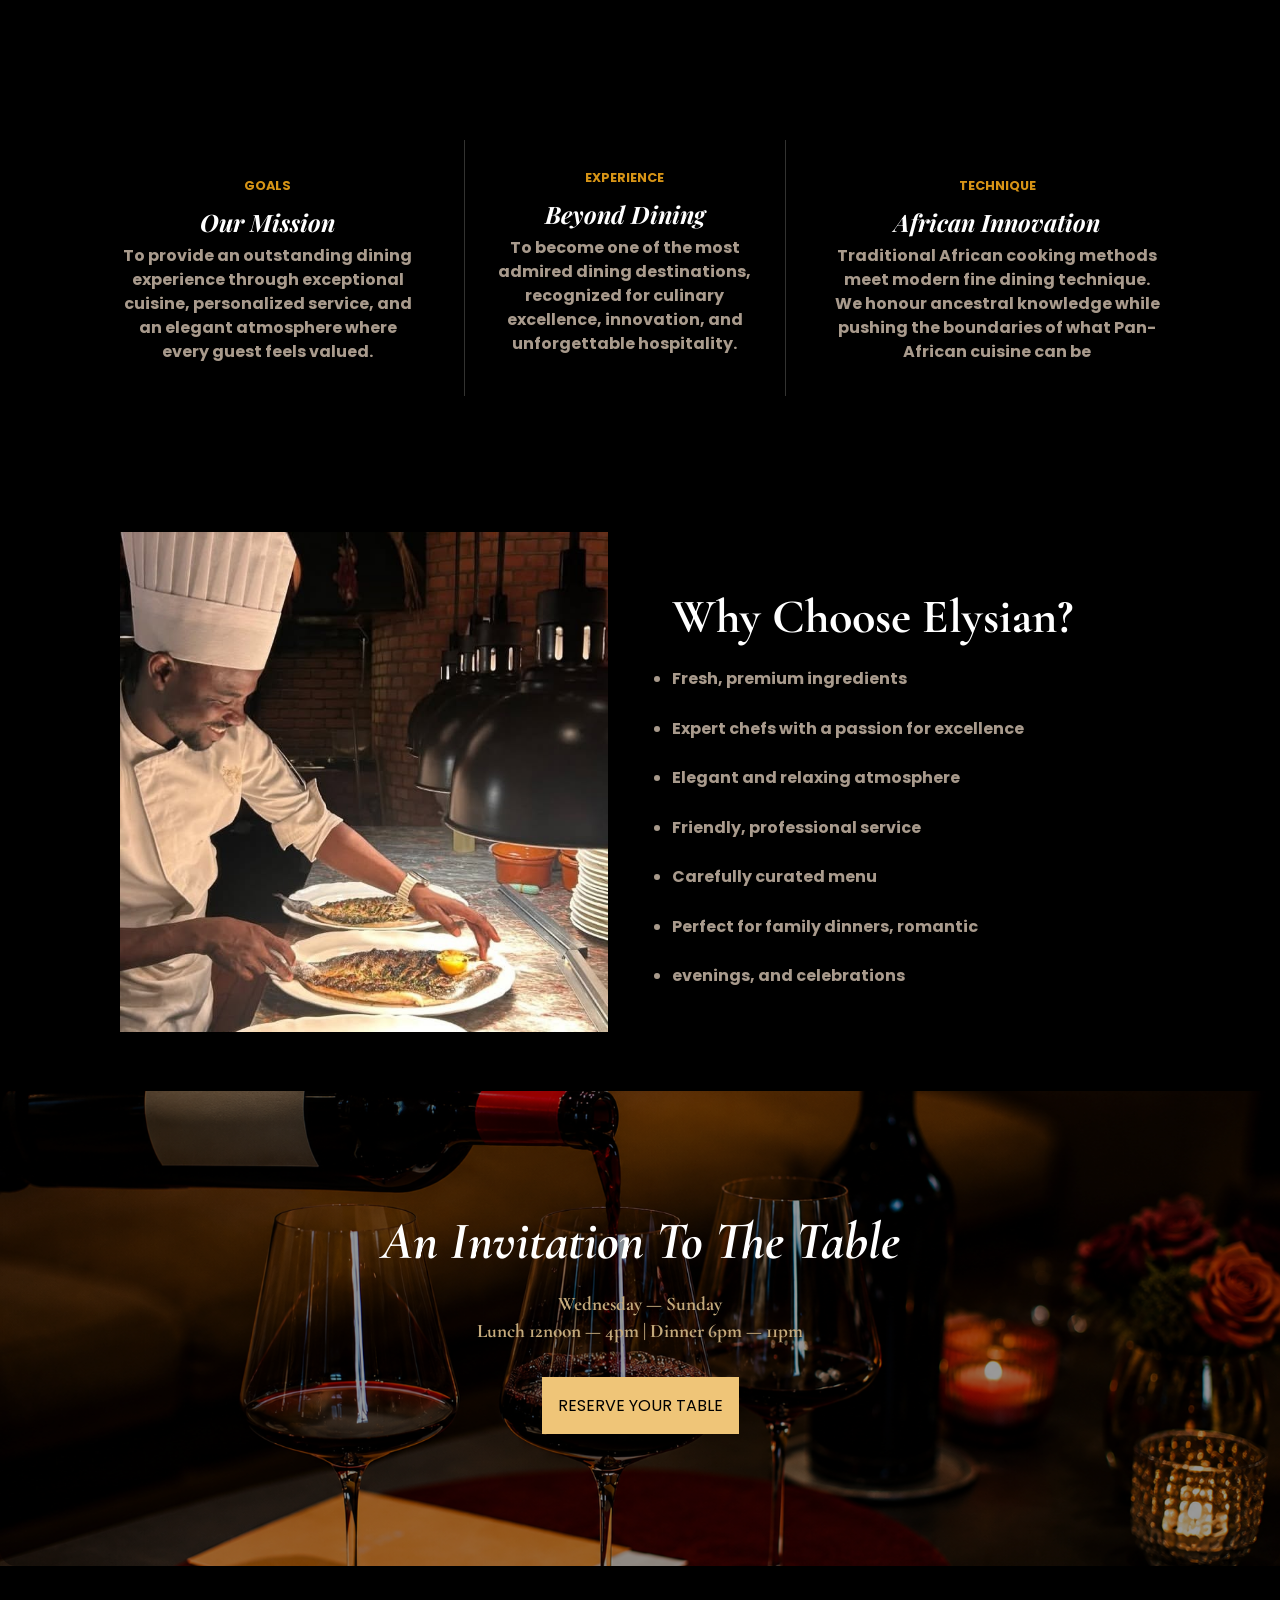
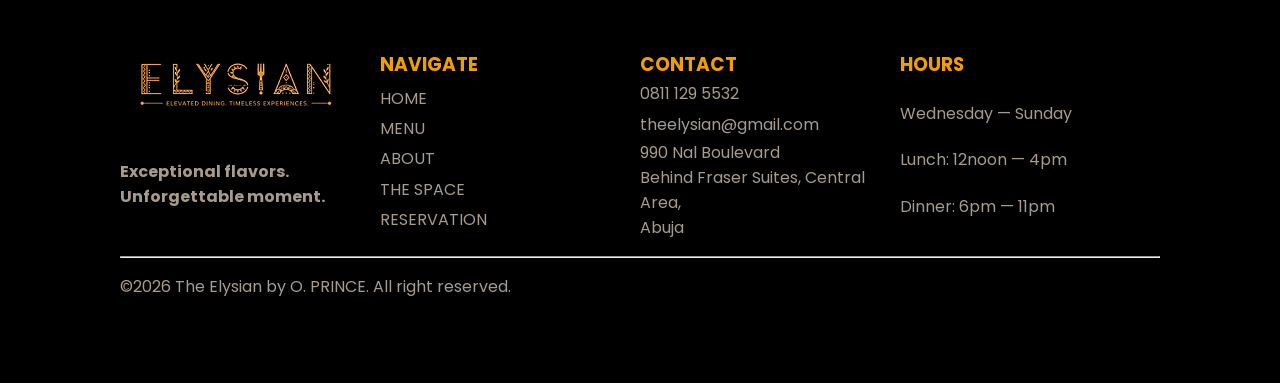
==== commit fbd9735a: "change the hero section" ====
--- a/about.html
+++ b/about.html
@@ -5,6 +5,28 @@
     <meta name="viewport" content="width=device-width, initial-scale=1.0" />
     <title>About Us l The Elysian Dining</title>
     <link rel="stylesheet" href="style.css" />
+
+    <link rel="preconnect" href="https://fonts.googleapis.com" />
+    <link rel="preconnect" href="https://fonts.gstatic.com" crossorigin />
+    <link
+      href="https://fonts.googleapis.com/css2?family=Playfair+Display:ital,wght@0,400..900;1,400..900&family=Poppins:ital,wght@0,100;0,200;0,300;0,400;0,500;0,600;0,700;0,800;0,900;1,100;1,200;1,300;1,400;1,500;1,600;1,700;1,800;1,900&display=swap"
+      rel="stylesheet"
+    />
+
+    <link rel="preconnect" href="https://fonts.googleapis.com" />
+    <link rel="preconnect" href="https://fonts.gstatic.com" crossorigin />
+    <link
+      href="https://fonts.googleapis.com/css2?family=Cormorant+Garamond:ital,wght@0,300..700;1,300..700&family=Playfair+Display:ital,wght@0,400..900;1,400..900&family=Poppins:ital,wght@0,100;0,200;0,300;0,400;0,500;0,600;0,700;0,800;0,900;1,100;1,200;1,300;1,400;1,500;1,600;1,700;1,800;1,900&display=swap"
+      rel="stylesheet"
+    />
+
+    <link
+      rel="stylesheet"
+      href="https://cdnjs.cloudflare.com/ajax/libs/font-awesome/7.0.1/css/all.min.css"
+      integrity="sha512-2SwdPD6INVrV/lHTZbO2nodKhrnDdJK9/kg2XD1r9uGqPo1cUbujc+IYdlYdEErWNu69gVcYgdxlmVmzTWnetw=="
+      crossorigin="anonymous"
+      referrerpolicy="no-referrer"
+    />
     <link rel="icon" type="image/png" href="imgaes/1782572107378.jpg" />
   </head>
   <body>
@@ -12,8 +34,9 @@
       <div class="container">
         <div class="content">
           <a href="index.html"
-            ><img src="imgaes/dstkyyy.png" class="phn" alt="The Elysian Logo"
-          /></a>
+            ><img src="imgaes/mblee.png" class="mble" alt="The Elysian Logo" />
+            <img src="imgaes/dstkyyy.png" class="dekt" alt="The Elysian Logo" />
+          </a>
 
           <div class="nav-links">
             <a href="index.html">HOME</a>
@@ -46,7 +69,7 @@
       <div class="overlay"></div>
       <div class="container">
         <div class="content">
-          <h2>About Us</h2>
+          <h2>ABOUT US</h2>
           <h5>A LEGACY OF TASTE & HOSPITALITY</h5>
         </div>
       </div>
@@ -286,5 +309,7 @@
         </div>
       </div>
     </section>
+
+    <script src="script.js"></script>
   </body>
 </html>
--- a/style.css
+++ b/style.css
@@ -40,7 +40,22 @@
   width: 9rem;
   height: 10rem;
 }
-
+.dekt {
+  display: none;
+}
+
+.mobile-menu .reserve {
+  margin-top: 3rem;
+  border: 1px solid #c9a96e;
+  color: #f7a307;
+  display: inline-block;
+  padding: 1rem;
+  font-size: 1.2rem;
+}
+.reserve:hover {
+  background-color: #c4aa7c;
+  color: black;
+}
 .sidebar i {
   color: #f19e05;
   display: flex;
@@ -190,6 +205,8 @@
 }
 .essence .first-column h3 {
   color: white;
+  font-size: 2rem;
+   font-family: "Cormorant Garamond", serif;
   padding: 0.5rem 0rem;
 }
 .essence .first-column h4 {
@@ -513,17 +530,17 @@
 }
 .atmosphere .content h2 {
   color: aqua;
-  font-size: 2rem;
-  font-family: "Cormorant Garamond", serif;
-  font-style: oblique;
-  line-height: 1.9;
+  font-size: 3rem;
+  font-family: "Cormorant Garamond", serif;
+  line-height: 1.3;
 }
 .atmosphere .content p {
   color: white;
   font-size: 1rem;
-  line-height: 1.4;
+  line-height: 1.2;
   font-weight: 700;
   font-family: "Cormorant Garamond", serif;
+  font-style: italic;
 }
 
 /* DINING SECTION */
@@ -1030,15 +1047,17 @@
 }
 .rsvhero .content h2 {
   color: aqua;
-  font-size: 3rem;
-  font-family: "Cormorant Garamond", serif;
-  line-height: 1.9;
+  font-size: 2.8rem;
+  font-family: "Cormorant Garamond", serif;
+  line-height: 1.3;
 }
 .rsvhero .content p {
   color: white;
-  font-size: 0.8rem;
+  font-size: 1rem;
   line-height: 1.2;
   font-weight: 700;
+  font-family: "Cormorant Garamond", serif;
+  font-style: italic;
 }
 .rsvhero .content h5 {
   color: #f7a307;
@@ -1071,7 +1090,7 @@
   padding: 2rem 0rem;
   display: flex;
   flex-direction: column;
-  width: 20rem;
+  width: 100%;
   gap: 1rem;
 }
 .bookings-form h3 {
@@ -1136,9 +1155,9 @@
   gap: 1rem;
   margin: 1rem 0rem;
 }
-.bookings-card a{
+.bookings-card a {
   text-decoration: none;
-    color: #a89a8c;
+  color: #a89a8c;
 }
 .bookings .second-column h3 {
   color: aqua;
@@ -1189,9 +1208,9 @@
 }
 .muhero .content h2 {
   color: aqua;
-  font-size: 3.5rem;
-  font-family: "Cormorant Garamond", serif;
-  line-height: 1.9;
+  font-size: 3rem;
+  font-family: "Cormorant Garamond", serif;
+  line-height: 1.3;
 }
 
 .muhero .content p {
@@ -1304,6 +1323,7 @@
 /* MUINFO SECTION */
 .menuinfo {
   padding: 2rem 0rem;
+  border: 2px solid #453c34;
 }
 .menuinfo .content {
   align-items: center;
@@ -1330,7 +1350,6 @@
 }
 
 @media (min-width: 768px) {
-
   .pldmenu,
   .ebsmenu,
   .hrhmenu,
@@ -1344,6 +1363,15 @@
   .nav-links {
     display: none;
   }
+  .mble {
+    padding-bottom: 0.6rem;
+  }
+  .dekt {
+    display: flex;
+  }
+  .mble {
+    display: none;
+  }
   .sidebar i {
     display: flex;
   }
@@ -1395,10 +1423,10 @@
   /* THE SPACE SUBPAGE */
   .atmosphere .content h2 {
     font-size: 3.3rem;
-    color: lightskyblue;
+    color: aqua;
   }
   .atmosphere .content p {
-    font-size: 1.5rem;
+    font-size: 1.2rem;
   }
   .dining .first-column h2 {
     padding: 1rem 0rem;
@@ -1493,6 +1521,10 @@
     display: flex;
     flex-direction: row;
   }
+  .chef .second-column {
+    padding-top: 7rem;
+    line-height: 1.7;
+  }
   .essence .first-column {
     margin-top: 3rem;
   }
